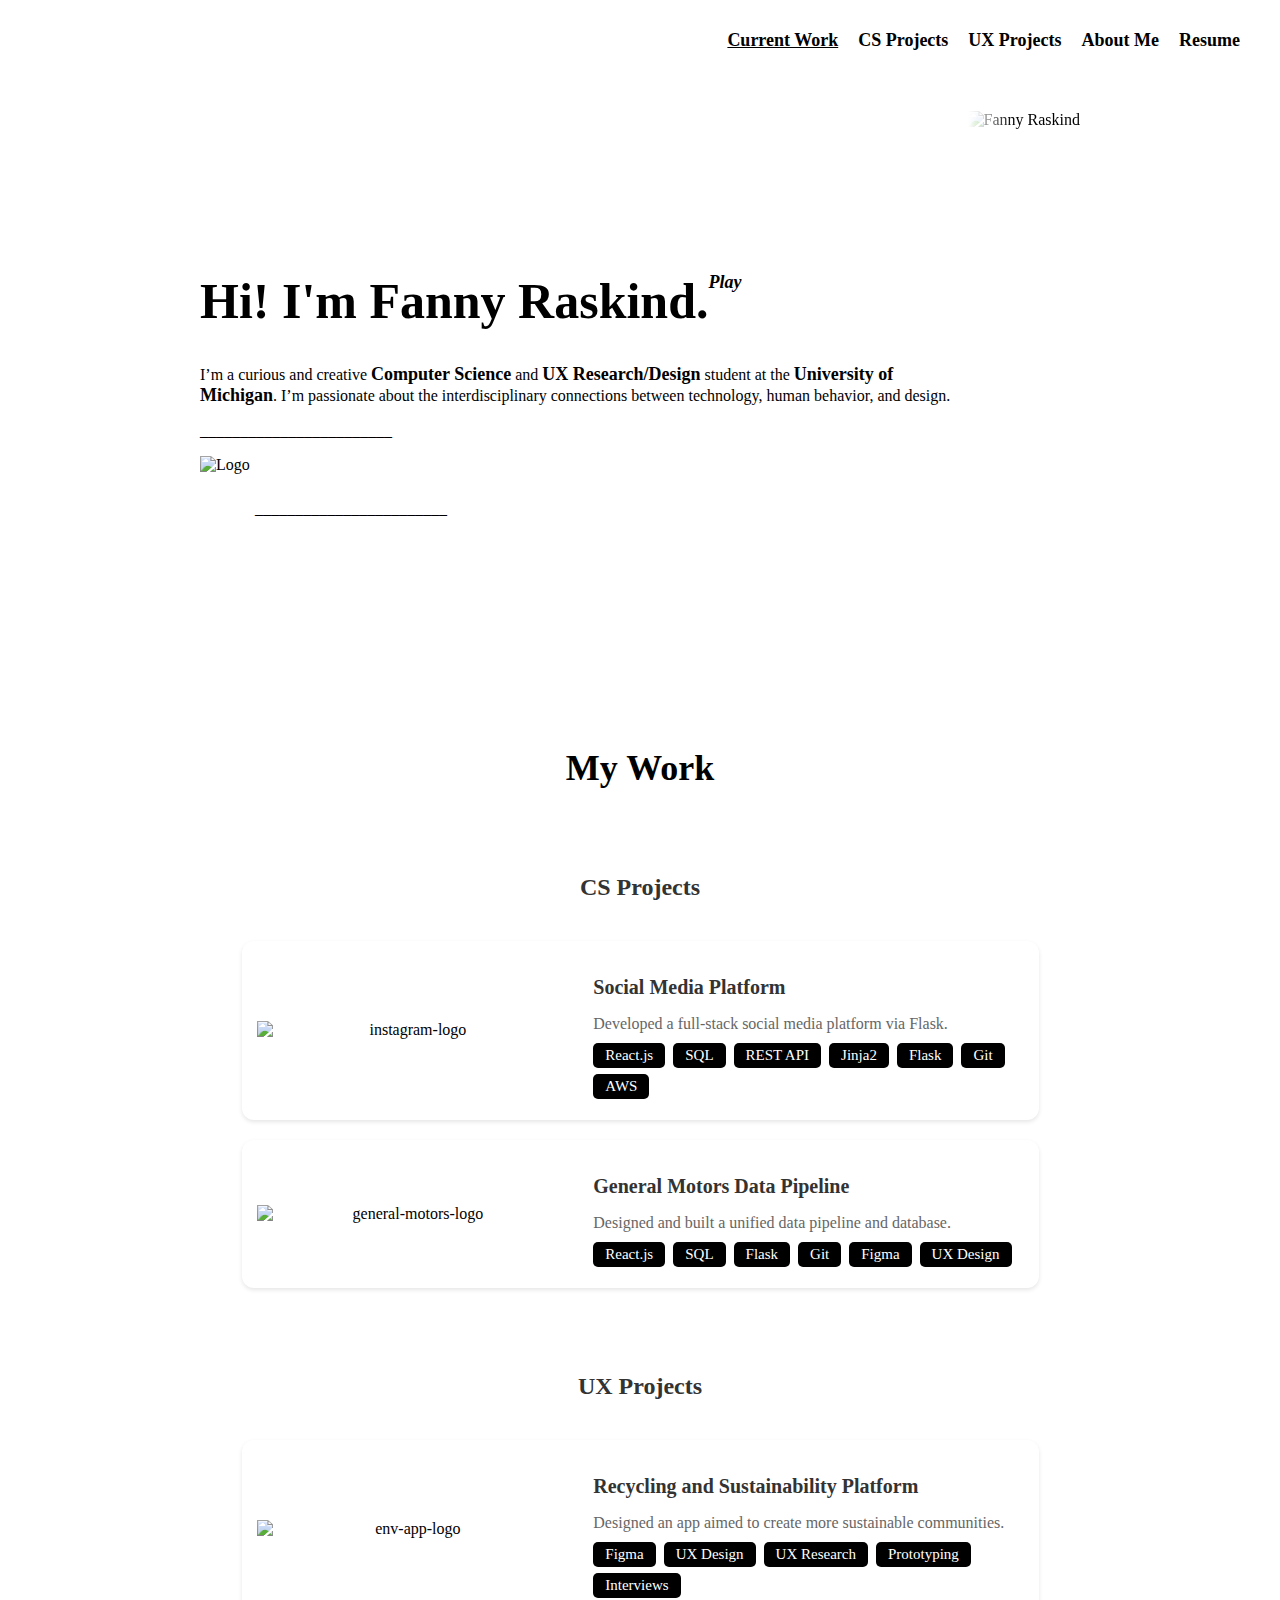
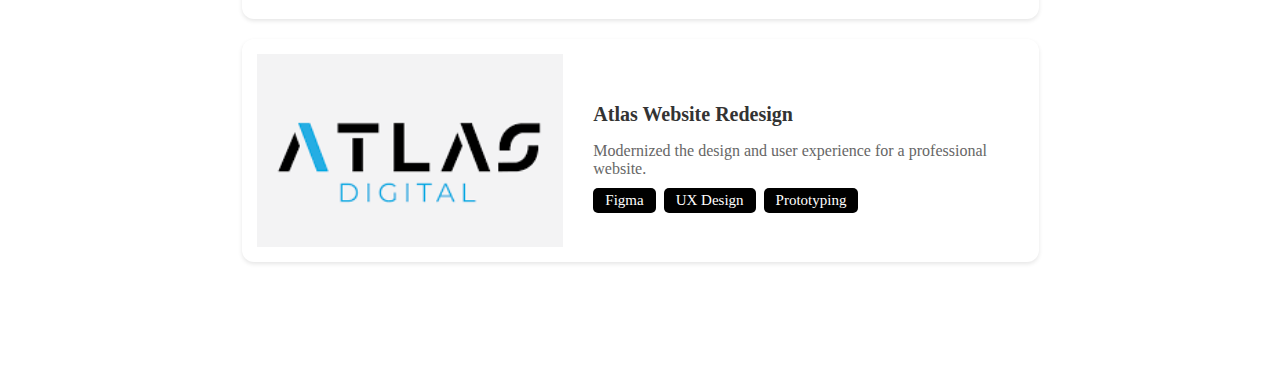
==== index.html @ f27f7cc7 "carousel" ====
<!DOCTYPE html>
<html lang="en" dir="ltr">
  <head>
    <meta charset="utf-8">
    <meta name="viewport" content="width=device-width, initial-scale=1.0">
    <!-- link to style sheets -->
    <link rel="stylesheet" type="text/css" href="css/reset.css">
    <link rel="stylesheet" type="text/css" href="css/style.css">
    <link rel="stylesheet" href="https://use.typekit.net/ldc1qro.css">

    <title>Fanny Raskind's Personal Website</title>
    </head>
    <body>
        <!-- Sticky Header -->
        <header class="sticky-header">
            <div class="header-icons">
                <a href="https://www.linkedin.com/in/fanny-raskind" target="_blank" class="icon-link" aria-label="LinkedIn Profile">
                    <i class="fab fa-linkedin"></i>
                </a>
                <a href="https://github.com/fraskind" target="_blank" class="icon-link" aria-label="GitHub Profile">
                    <i class="fab fa-github"></i>
                </a>
                <a href="mailto:fraskind@umich.edu" class="icon-link" aria-label="Email Fanny Raskind">
                    <i class="fas fa-envelope"></i>
                </a>
            </div>
            <nav>
                <ul class="nav-links">
                    <li><a href="index.html" class="nav-link active">Current Work</a></li>
                    <li><a href="#cs-projects" class="nav-link">CS Projects</a></li>
                    <li><a href="#ux-projects" class="nav-link">UX Projects</a></li>
                    <li><a href="about.html" class="nav-link">About Me</a></li>
                    <li><a href="files/RaskindFannyResume.pdf" target="_blank" class="nav-link">
                            Resume <i class="fa-regular fa-file" aria-label="Resume File Icon"></i>
                        </a>
                    </li>
                </ul>
            </nav>
        </header>
     <main>
        <section class="intro">
            <div class="intro-content">
                <div class="intro-text">
                    <h1 id="intro-heading">
                        Hi! I'm <span class="tooltip" data-tooltip="FAW-nee RAS-kind">Fanny Raskind.</span>
                        <!-- Name pronunciation -->
                        <span class="name">
                            <audio id="name-pronunciation" src="files/name.m4a"></audio>
                            <span onclick="document.getElementById('name-pronunciation').play()">
                                <i class="fab fa-volume-high">Play</i>
                            </span>
                        </span>
                    </h1>
                    <p> I’m a curious and creative <a href="#cs-projects" class="nav-link">Computer Science</a> and <a href="#ux-projects" class="nav-link">UX Research/Design</a> student at the <a href="https://cse.engin.umich.edu/" target="_blank" class="nav-link">University of Michigan</a>. I’m passionate about the interdisciplinary connections between technology, human behavior, and design.</p>
                    <p></p>
                    <p class="fade-in-right">________________________</p>
                    <img src="images/fawn.png" alt="Logo" class="intro-logo fade-in-right"> 
                    <p class="fade-in-right padded-left">________________________</p>
                </div>
                <!-- IMAGE for the intro -->
                <div class="intro-image">
                    <img src="images/long-headshot.jpg" alt="Fanny Raskind">
                </div>
            </div>
        </section>

        <section class="featured-work">
            <h3 id="work-heading">My Work</h3>
    
            <!-- CS Projects -->
            <section id="cs-projects" class="projects">
                <h2 id="project-type-heading"> CS Projects </h2>
                <div class="project-card">
                    <img src="images/iglog.jpg" alt="instagram-logo" class="icon">
                    <div class="project-info">
                        <h3 class="project-title">Social Media Platform</h3>
                        <p class="project-description">Developed a full-stack social media platform via Flask.</p>
                        <div class="tools">
                            <div class="tool">React.js</div>
                            <div class="tool">SQL</div>
                            <div class="tool">REST API</div>
                            <div class="tool">Jinja2</div>
                            <div class="tool">Flask</div>
                            <div class="tool">Git</div>
                            <div class="tool">AWS</div>
                        </div>
                    </div>
                </div>
                <div class="project-card">
                    <img src="images/gm-logo.png" alt="general-motors-logo" class="icon">
                    <div class="project-info">
                        <h3 class="project-title">General Motors Data Pipeline</h3>
                        <p class="project-description">Designed and built a unified data pipeline and database.</p>
                        <div class="tools">
                            <div class="tool">React.js</div>
                            <div class="tool">SQL</div>
                            <div class="tool">Flask</div>
                            <div class="tool">Git</div>
                            <div class="tool">Figma</div>
                            <div class="tool">UX Design</div>
                        </div>
                    </div>
                </div>
            </section>

            <!-- UX Projects -->
            <section id="ux-projects" class="projects">
                <h2 id="project-type-heading"> UX Projects </h2>
                <div class="project-card">
                    <img src="images/env-app-logo.png" alt="env-app-logo" class="icon">
                    <div class="project-info">
                        <h3 class="project-title">Recycling and Sustainability Platform</h3>
                        <p class="project-description">Designed an app aimed to create more sustainable communities.</p>
                        <div class="tools">
                            <div class="tool">Figma</div>
                            <div class="tool">UX Design</div>
                            <div class="tool">UX Research</div>
                            <div class="tool">Prototyping</div>
                            <div class="tool">Interviews</div>
                        </div>
                    </div>
                </div>
                <div class="project-card">
                    <img src="images/ad-logo.png" alt="atlas-digital-logo" class="icon">
                    <div class="project-info">
                        <h3 class="project-title">Atlas Website Redesign</h3>
                        <p class="project-description">Modernized the design and user experience for a professional website.</p>
                        <div class="tools">
                            <div class="tool">Figma</div>
                            <div class="tool">UX Design</div>
                            <div class="tool">Prototyping</div>
                        </div>
                    </div>
                </div>
            </section>
        </section>
    </main>

</body>
</html>
---- css/style.css ----
/* Basic Reset */
body,
html {
    margin: 0;
    padding: 0;
    font-family: "adobe-garamond-pro", serif;
    box-sizing: border-box;
}

/* NAVIGATION LINK STYLING */
/* Styling size of external link icon */
.external-link-icon {
    width: 16px;
    /* Adjust the width as needed */
    height: 16px;
    /* Adjust the height as needed */
    vertical-align: middle;
    /* Aligns the icon with the text */
}

/* Style active link with underline */
.nav-link.active {
    text-decoration: underline;
}

/* Sticky Header */
.sticky-header {
    display: flex;
    flex-direction: row;
    justify-content: space-between;
    position: sticky;
    top: 0;
    background-color: white;
    color: rgb(0, 0, 0);
    z-index: 1000;
    padding: 10px 20px;
    margin-top: 20px;
    margin-right: 20px;
}


/* Navigation Links */
.nav-links {
    display: flex;
    /* justify-content: flex-end; */
    list-style: none;
    margin: 0;
    padding: 0;
}

.nav-links li {
    margin-left: 20px;
    /* Space between links */
}

.nav-link {
    text-decoration: none;
    /* Remove default underline */
    color: rgb(0, 0, 0);
    /* Match header text color */
    font-size: 18px;
    /* Bigger font size */
    font-weight: bold;
    transition: color 0.3s ease;
    /* Smooth hover effect */
}

/* Hover Effect */
.nav-link:hover {
    color: #ca6935;
    /* Highlight color on hover */
    text-decoration: none;
}

/* Current Link Underlined */
.nav-link.active {
    text-decoration: underline;
    /* Underline current page link */
}

/* Header Icons */
.header-icons {
    display: flex;
    /* position: absolute; */
    /* Position in the top left corner */
    top: 10px;
    left: 20px;
    gap: 15px;
}

.icon-link {
    color: #333;
    /* Icon color */
    font-size: 20px;
    /* Icon size */
    transition: color 0.3s ease;
}

.icon-link:hover {
    color: #ca6935;
    text-decoration: none;
}

/* INTRODUCTION STYLING */

/* NAME PRONUNCIATION */
.name {
    cursor: pointer;
    font-size: 18px;
    position: absolute;
}

/* Tooltip Container */
.tooltip {
    position: relative;
    cursor: help;
}

/* Tooltip Text */
.tooltip::after {
    content: attr(data-tooltip);
    /* Get text from the data-tooltip attribute */
    position: absolute;
    left: 50%;
    bottom: 120%;
    /* Position above the name */
    transform: translateX(-50%);
    background-color: rgba(0, 0, 0, 0.8);
    /* Dark background for contrast */
    color: #fff;
    /* White text for readability */
    padding: 5px 10px;
    border-radius: 5px;
    font-size: 12px;
    line-height: 1.2;
    white-space: nowrap;
    box-shadow: 0px 4px 6px rgba(0, 0, 0, 0.1);
    opacity: 0;
    /* Initially hidden */
    visibility: hidden;
    pointer-events: none;
    /* Prevent interaction with tooltip */
    transition: opacity 0.3s ease, visibility 0.3s ease;
}

/* Tooltip Hover Effect */
.tooltip:hover::after {
    opacity: 1;
    visibility: visible;
}

.intro-logo {
    width: 20%;
    margin-bottom: 10px;
    /* Space between the logo and the heading */
}

.card-logo {
    width: 15%;
}

/* Keyframes for fade-in from the right */
@keyframes fadeInRight {
    from {
        opacity: 0;
        transform: translateX(20%);
    }

    to {
        opacity: 1;
        transform: translateX(0);
    }
}

/* Apply the animation to elements with the fade-in-right class */
.fade-in-right {
    animation: fadeInRight 1s ease-out forwards;
}

/* Add padding to the left of deer */
.padded-left {
    padding-left: 55px;
}

#intro-heading {
    font-size: 50px;
    font-family: "adobe-garamond-pro", bold;
    position: relative;
}

.intro {
    padding-top: 50px;
    /* Add padding between header and intro */
}

/* Aligning intro content */
.intro-content {
    display: flex;
    align-items: center;
    height: 100%;
    padding: 0 200px;
    /* Add padding left and right */
}

.intro-text {
    flex: 1;
    /* Takes up remaining space */
    z-index: 2;
}

.intro-image {
    height: 550px;
}

.intro-image img {
    width: 100%;
    height: 100%;
    object-fit: cover;
    /* clip-path: inset(0 15% 0 0); */
    mask-image: linear-gradient(to right, transparent, black 40%);
    -webkit-mask-image: linear-gradient(to right, transparent, black 40%);
}

/* FEATURED WORK */
.featured-work {
    position: relative;
    overflow: hidden;
    align-items: center;
    justify-content: space-between;
    height: 100%;
    padding: 50px 200px;
    /* Add padding */
}

#work-heading {
    font-size: 36px;
    font-family: "adobe-garamond-pro", bold;
    margin-bottom: 65px;
}

#project-type-heading {
    font-size: 24px;
    font-family: "adobe-garamond-pro", bold;
    margin-bottom: 20px;
    color: #333;
    flex-basis: 100%;
    text-align: center;
}

/* Featured Work Section */
.featured-work {
    padding: 50px;
    /* background-color: #f8f8f8; */
    text-align: center;
}

/* Project Cards Container */
.projects {
    display: flex;
    flex-wrap: wrap;
    /* Allows wrapping to new rows */
    gap: 20px;
    /* Space between cards */
    margin-top: 20px;
    /* Add spacing between heading and cards */
    justify-content: center;
    margin-bottom: 65px;
}

/* Individual Project Card */
.project-card {
    display: flex;
    align-items: center;
    background-color: #ffffff;
    border-radius: 12px;
    box-shadow: 0px 2px 4px rgba(0, 0, 0, 0.1);
    padding: 15px;
    width: 65%;
    transition: transform 0.2s ease, box-shadow 0.2s ease;
}

/* Hover Effect for Cards */
.project-card:hover {
    transform: translateY(-5px);
    box-shadow: 0px 6px 10px rgba(0, 0, 0, 0.2);
}

/* Project Icon (SVG) */
.icon {
    margin-right: 10px;
    fill: #ca6935;
    /* Icon color */
    width: 40%;
    /* Adjusted icon size */
    height: auto;
}

/* Project Info */
.project-info {
    flex: 1;
    text-align: left;
    margin-left: 20px;
}

/* Project Title */
.project-title {
    font-size: 20px;
    font-weight: bold;
    margin-bottom: 5px;
    color: #333;
}

/* Project Description */
.project-description {
    font-size: 16px;
    color: #666;
    margin-bottom: 10px;
}

.tools {
    display: flex;
    align-items: center;
    flex-wrap: wrap;
}

.tool {
    margin: 0 8px 6px 0;
    padding: 4px 12px;
    background-color: #000000;
    color: white;
    border-radius: 5px;
    font-weight: 500;
    font-size: 15px;
    white-space: nowrap;
}

/* ABOUT ME PAGE */
.slide img {
    height: 800px;
    width: 600px;
    object-fit: cover;
    object-position: center;
    z-index: 1;
}

.carousel {
    justify-content: center;
    display: flex;
    align-items: center;
    position: relative;
    width: 100vw;
    height: 100vh;
}

.carousel>ul {
    margin: 0;
    padding: 0;
    list-style: none;
}

.slide {
    display: flex;
    justify-content: center;
    position: absolute;
    inset: 0;
    opacity: 0;
    transition: opacity 0.5 ease;
    z-index: 1;
}

.slide[data-active] {
    opacity: 1;
}

.carousel-button {
    position: absolute;
    background: none;
    border: none;
    font-size: 4rem;
    top: 50%;
    z-index: 2;
    transform: translateY(-50%);
    color: rgba(0, 0, 0, 0.5);
    border-radius: .25rem;
    padding: 0, .5rem;
    background-color: (0, 0, 0, .1);
}


.carousel-button.prev {
    left: 30%;
}

.carousel-button.next {
    right: 30%;
}
.carousel-button:hover,
.carousel-button:focus {
    color: white;
    background-color: (0, 0, 0, .2);
    cursor: pointer;
}

/* Disable animations */
@media (prefers-reduced-motion: reduce) {

    /* Disable transitions and animations */
    .fade-in-right {
        animation: none;
    }

}

/* Dark mode */
@media (prefers-color-scheme: dark) {

    /* Sticky Header */
    .sticky-header,
    body {
        background-color: black;
        color: white;
    }

    .nav-link {
        color: white;
    }

    .icon-link {
        color: #D3D3D3;
    }

    #project-type-heading {
        color: white;
    }

}
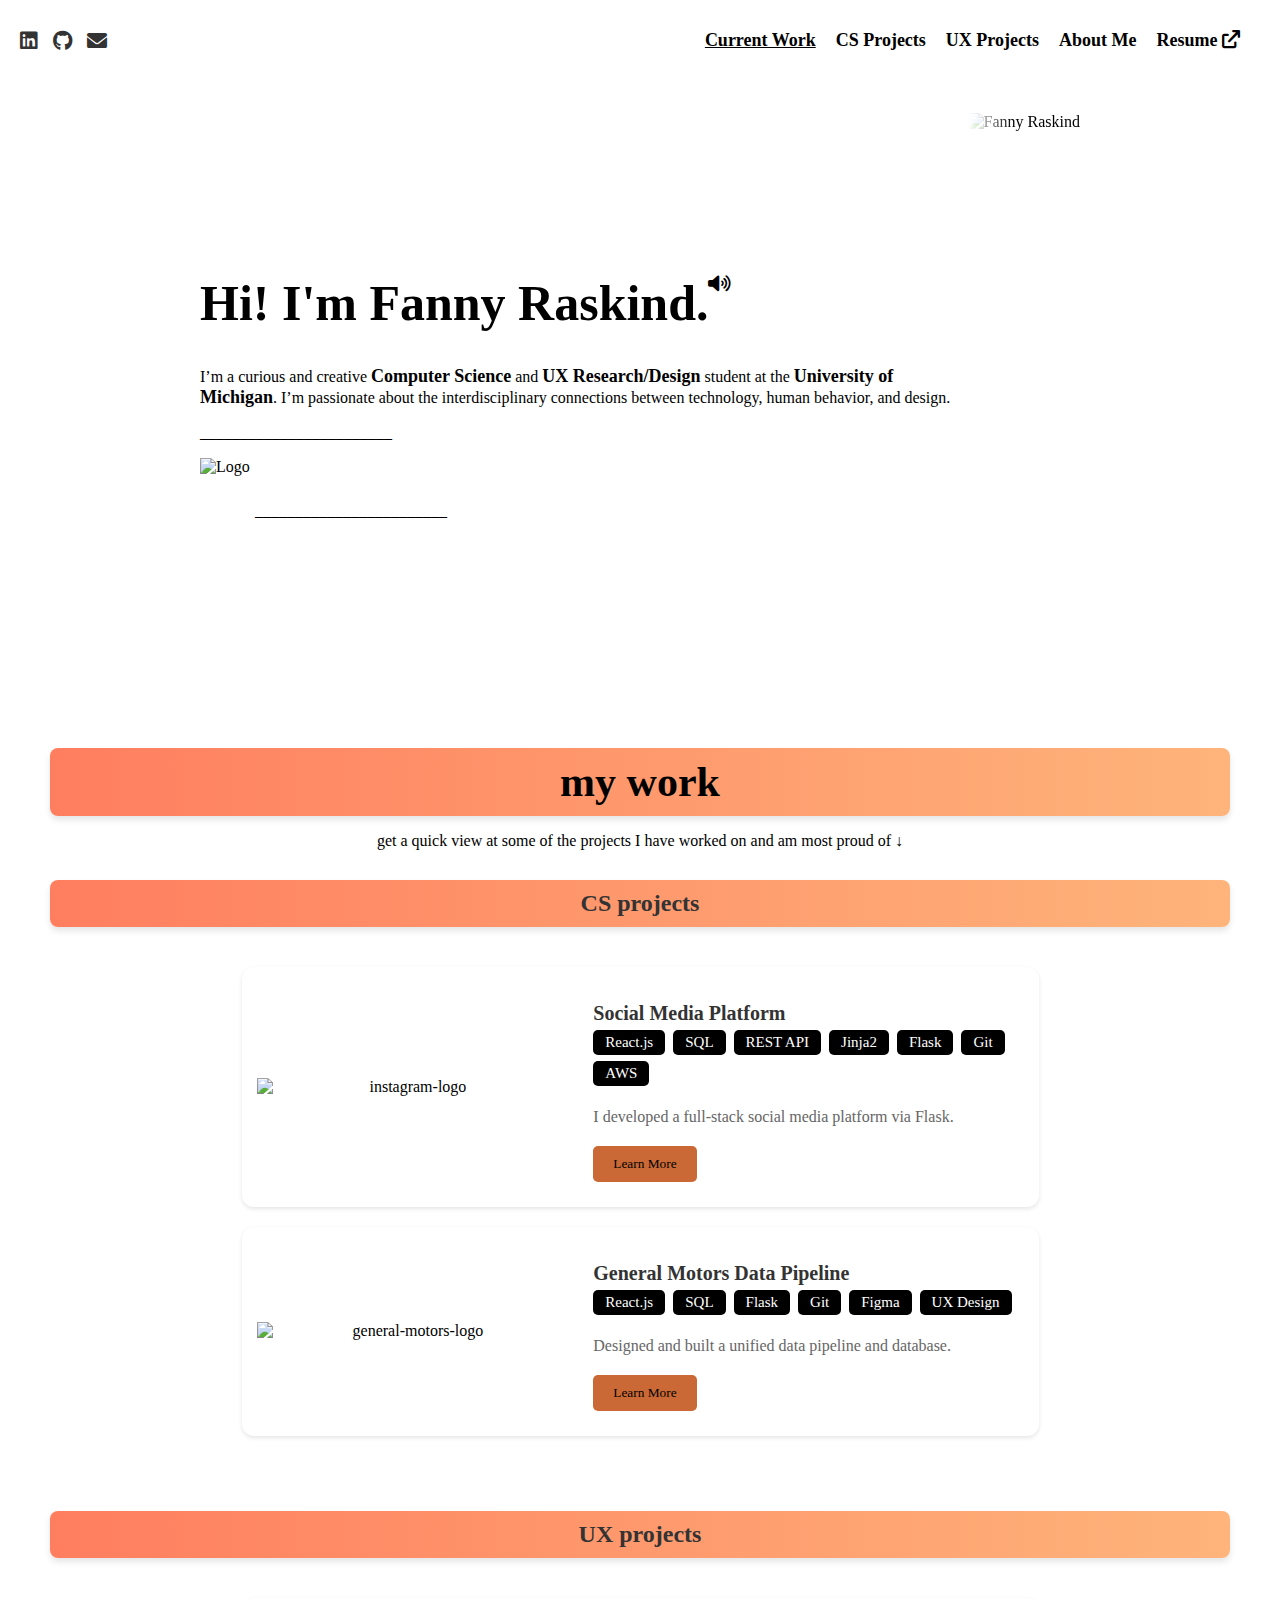
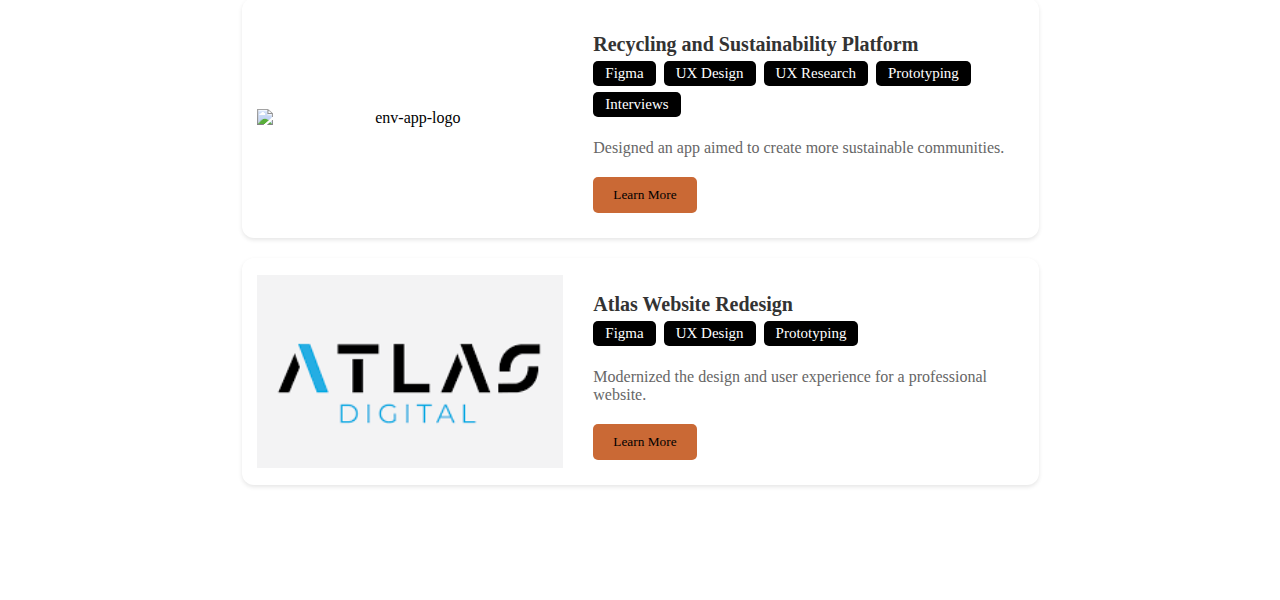
==== commit 96d0c4a9: "almost done" ====
--- a/index.html
+++ b/index.html
@@ -7,7 +7,8 @@
     <link rel="stylesheet" type="text/css" href="css/reset.css">
     <link rel="stylesheet" type="text/css" href="css/style.css">
     <link rel="stylesheet" href="https://use.typekit.net/ldc1qro.css">
-
+    <link rel="stylesheet" href="https://cdnjs.cloudflare.com/ajax/libs/font-awesome/6.0.0-beta3/css/all.min.css">
+    <script src="script.js" defer></script>
     <title>Fanny Raskind's Personal Website</title>
     </head>
     <body>
@@ -31,7 +32,7 @@
                     <li><a href="#ux-projects" class="nav-link">UX Projects</a></li>
                     <li><a href="about.html" class="nav-link">About Me</a></li>
                     <li><a href="files/RaskindFannyResume.pdf" target="_blank" class="nav-link">
-                            Resume <i class="fa-regular fa-file" aria-label="Resume File Icon"></i>
+                            Resume <i class="fa fa-external-link" aria-hidden="true"></i>
                         </a>
                     </li>
                 </ul>
@@ -47,7 +48,7 @@
                         <span class="name">
                             <audio id="name-pronunciation" src="files/name.m4a"></audio>
                             <span onclick="document.getElementById('name-pronunciation').play()">
-                                <i class="fab fa-volume-high">Play</i>
+                                <i class="fas fa-volume-high" aria-label="Play Name Pronunciation"></i>
                             </span>
                         </span>
                     </h1>
@@ -65,16 +66,16 @@
         </section>
 
         <section class="featured-work">
-            <h3 id="work-heading">My Work</h3>
+            <h2 id="work-heading">my work</h2>
+            <p> get a quick view at some of the projects I have worked on and am most proud of &#8595;</p>
     
             <!-- CS Projects -->
             <section id="cs-projects" class="projects">
-                <h2 id="project-type-heading"> CS Projects </h2>
+                <h2 id="project-type-heading"> CS projects </h2>
                 <div class="project-card">
                     <img src="images/iglog.jpg" alt="instagram-logo" class="icon">
                     <div class="project-info">
                         <h3 class="project-title">Social Media Platform</h3>
-                        <p class="project-description">Developed a full-stack social media platform via Flask.</p>
                         <div class="tools">
                             <div class="tool">React.js</div>
                             <div class="tool">SQL</div>
@@ -84,13 +85,15 @@
                             <div class="tool">Git</div>
                             <div class="tool">AWS</div>
                         </div>
+                    <p class="project-description">I developed a full-stack social media platform via Flask. </p>
+                    <button class="learn-more-btn">Learn More</button>
+                    <div class="more-info">This social media platform queries SQL databases to populate 12 Jinja HTML templates and updates databases upon account and post creations; utilized session cookies/hashing for verification. I enabled dynamic likes, comments, and infinite scrolling with React components via HTTP request methods. I also Utilized JSON-based REST API architecture; deployed to AWS EC2 instance.</div>
                     </div>
                 </div>
                 <div class="project-card">
                     <img src="images/gm-logo.png" alt="general-motors-logo" class="icon">
                     <div class="project-info">
                         <h3 class="project-title">General Motors Data Pipeline</h3>
-                        <p class="project-description">Designed and built a unified data pipeline and database.</p>
                         <div class="tools">
                             <div class="tool">React.js</div>
                             <div class="tool">SQL</div>
@@ -99,18 +102,20 @@
                             <div class="tool">Figma</div>
                             <div class="tool">UX Design</div>
                         </div>
+                    <p class="project-description">Designed and built a unified data pipeline and database.</p>
+                    <button class="learn-more-btn">Learn More</button>
+                    <div class="more-info">I designed and build a unified data pipeline and database to connect vehicle features and system data within legacy IT systems to GM’s current software services ecosystem. I also developed a user interface for program displaying important data and corresponding training manual.</div>
                     </div>
                 </div>
             </section>
 
             <!-- UX Projects -->
             <section id="ux-projects" class="projects">
-                <h2 id="project-type-heading"> UX Projects </h2>
+                <h2 id="project-type-heading"> UX projects </h2>
                 <div class="project-card">
                     <img src="images/env-app-logo.png" alt="env-app-logo" class="icon">
                     <div class="project-info">
                         <h3 class="project-title">Recycling and Sustainability Platform</h3>
-                        <p class="project-description">Designed an app aimed to create more sustainable communities.</p>
                         <div class="tools">
                             <div class="tool">Figma</div>
                             <div class="tool">UX Design</div>
@@ -118,18 +123,24 @@
                             <div class="tool">Prototyping</div>
                             <div class="tool">Interviews</div>
                         </div>
+                    <p class="project-description">Designed an app aimed to create more sustainable communities.</p>
+                    <button class="learn-more-btn">Learn More</button>
+                    <div class="more-info">I designed and build a unified data pipeline and database to connect vehicle features and system data within legacy IT systems to GM’s current software services ecosystem. I also developed a user interface for program displaying important data and corresponding training manual.</div>
+                    </div>
                     </div>
                 </div>
                 <div class="project-card">
                     <img src="images/ad-logo.png" alt="atlas-digital-logo" class="icon">
                     <div class="project-info">
                         <h3 class="project-title">Atlas Website Redesign</h3>
-                        <p class="project-description">Modernized the design and user experience for a professional website.</p>
                         <div class="tools">
                             <div class="tool">Figma</div>
                             <div class="tool">UX Design</div>
                             <div class="tool">Prototyping</div>
                         </div>
+                    <p class="project-description">Modernized the design and user experience for a professional website.</p>
+                    <button class="learn-more-btn">Learn More</button>
+                    <div class="more-info">For my tech consulting club on campus, I helped redesign our website in order to attract more clients. We modernized it and still kept it fun!</div>
                     </div>
                 </div>
             </section>
--- a/css/style.css
+++ b/css/style.css
@@ -6,6 +6,7 @@
     font-family: "adobe-garamond-pro", serif;
     box-sizing: border-box;
 }
+/*TODO: Fade-In Animation */
 
 /* NAVIGATION LINK STYLING */
 /* Styling size of external link icon */
@@ -188,6 +189,18 @@
     position: relative;
 }
 
+#about-me-heading {
+    font-size: 50px;
+    font-family: "adobe-garamond-pro", bold;
+    text-align: center;
+    margin-top: 20px;
+}
+
+.scroll-down {
+    font-size: 20px;
+    text-align: center;
+}
+
 .intro {
     padding-top: 50px;
     /* Add padding between header and intro */
@@ -233,24 +246,46 @@
 }
 
 #work-heading {
-    font-size: 36px;
+    font-size: 42px;
     font-family: "adobe-garamond-pro", bold;
-    margin-bottom: 65px;
+    margin-bottom: 1%;
+    /* Gradient background */
+    background: linear-gradient(90deg, #ff7e5f, #feb47b);
+    padding: 10px 20px;
+    border-radius: 8px;
+    box-shadow: 0px 4px 6px rgba(0, 0, 0, 0.1);
+    transition: transform 0.3s ease, box-shadow 0.3s ease;
 }
 
 #project-type-heading {
     font-size: 24px;
     font-family: "adobe-garamond-pro", bold;
+    margin-top: 10px;
     margin-bottom: 20px;
     color: #333;
     flex-basis: 100%;
     text-align: center;
+    /* Gradient background */
+    background: linear-gradient(90deg, #ff7e5f, #feb47b);
+    padding: 10px 20px;
+    border-radius: 8px;
+    box-shadow: 0px 4px 6px rgba(0, 0, 0, 0.1);
+    transition: transform 0.3s ease, box-shadow 0.3s ease;
+    width: 50%;
+}
+/* Hover Animation */
+#project-type-heading:hover {
+    transform: translateY(-5px) scale(1.05);
+    /* Moves upward and scales slightly */
+    box-shadow: 0px 6px 12px rgba(0, 0, 0, 0.2);
+    /* Stronger shadow on hover */
+    background: linear-gradient(90deg, #feb47b, #ff7e5f);
+    /* Reverse gradient direction */
 }
 
 /* Featured Work Section */
 .featured-work {
     padding: 50px;
-    /* background-color: #f8f8f8; */
     text-align: center;
 }
 
@@ -258,11 +293,8 @@
 .projects {
     display: flex;
     flex-wrap: wrap;
-    /* Allows wrapping to new rows */
     gap: 20px;
-    /* Space between cards */
     margin-top: 20px;
-    /* Add spacing between heading and cards */
     justify-content: center;
     margin-bottom: 65px;
 }
@@ -315,6 +347,33 @@
     font-size: 16px;
     color: #666;
     margin-bottom: 10px;
+}
+
+/* Learn More Button */
+.learn-more-btn {
+    background-color: #ca6935;
+    color: black;
+    border: none;
+    padding: 10px 20px;
+    border-radius: 5px;
+    cursor: pointer;
+    margin-top: 10px;
+    font-family: "adobe-garamond-pro";
+}
+
+/* More Info Section */
+.more-info {
+    height: 0;
+    margin-top: 10px;
+    margin-top: 10px;
+    opacity: 0;
+    transition: height 0.2s ease, opacity 0.2s ease;
+    font-family: "adobe-garamond-pro";
+}
+
+.project-card.expanded .more-info {
+    opacity: 1;
+    color: black;
 }
 
 .tools {
@@ -336,20 +395,23 @@
 
 /* ABOUT ME PAGE */
 .slide img {
-    height: 800px;
+    height: 700px;
     width: 600px;
     object-fit: cover;
     object-position: center;
     z-index: 1;
+    border: 5px solid #000000;
 }
 
 .carousel {
+    margin-top: 25px;
     justify-content: center;
     display: flex;
     align-items: center;
     position: relative;
     width: 100vw;
-    height: 100vh;
+    height: 90vh;
+    /* height: auto; */
 }
 
 .carousel>ul {
@@ -364,12 +426,23 @@
     position: absolute;
     inset: 0;
     opacity: 0;
-    transition: opacity 0.5 ease;
     z-index: 1;
+    transition: opacity 0.3s ease, transform 0.5s ease;
 }
 
 .slide[data-active] {
     opacity: 1;
+    z-index: 2;
+}
+
+.slide[data-prev] {
+    opacity: 0.5;
+    transform: translateX(-25%) scale(.7);
+}
+
+.slide[data-next] {
+    opacity: 0.5;
+    transform: translateX(25%) scale(.7);
 }
 
 .carousel-button {
@@ -378,12 +451,13 @@
     border: none;
     font-size: 4rem;
     top: 50%;
-    z-index: 2;
+    z-index: 3;
     transform: translateY(-50%);
     color: rgba(0, 0, 0, 0.5);
     border-radius: .25rem;
     padding: 0, .5rem;
     background-color: (0, 0, 0, .1);
+
 }
 
 
@@ -401,12 +475,51 @@
     cursor: pointer;
 }
 
+.about-me {
+    font-size: 18px;
+    text-align: justify;
+    margin: 0 20%;
+    /* padding: 0 40px; */
+    /* justify-content: center; */
+    align-items: center;
+    margin-bottom: 5%;
+}
+
+.about-me > h2 {
+    font-size: 25px;
+    text-align: center;
+    margin-top: 40px;
+    margin-bottom: 3%;
+    text-decoration: underline;
+}
+
+.about-me > img {
+    /* align-items: center; */
+    transform: scale(0.9);
+    margin: 0;
+    padding: 0;
+    max-width: 100%;
+    height: auto;
+}
+
+.video {
+    display: flex;
+    justify-content: center;
+    align-items: center;
+    margin: 20px 0;
+}
+
 /* Disable animations */
 @media (prefers-reduced-motion: reduce) {
 
     /* Disable transitions and animations */
     .fade-in-right {
         animation: none;
+    }
+
+    .fade-in {
+        animation: none;
+        /* Disable animations */
     }
 
 }
@@ -433,4 +546,7 @@
         color: white;
     }
 
-}+}
+
+/* TODO: turn off animations for media query, night mode for project-card 
+fix contrast */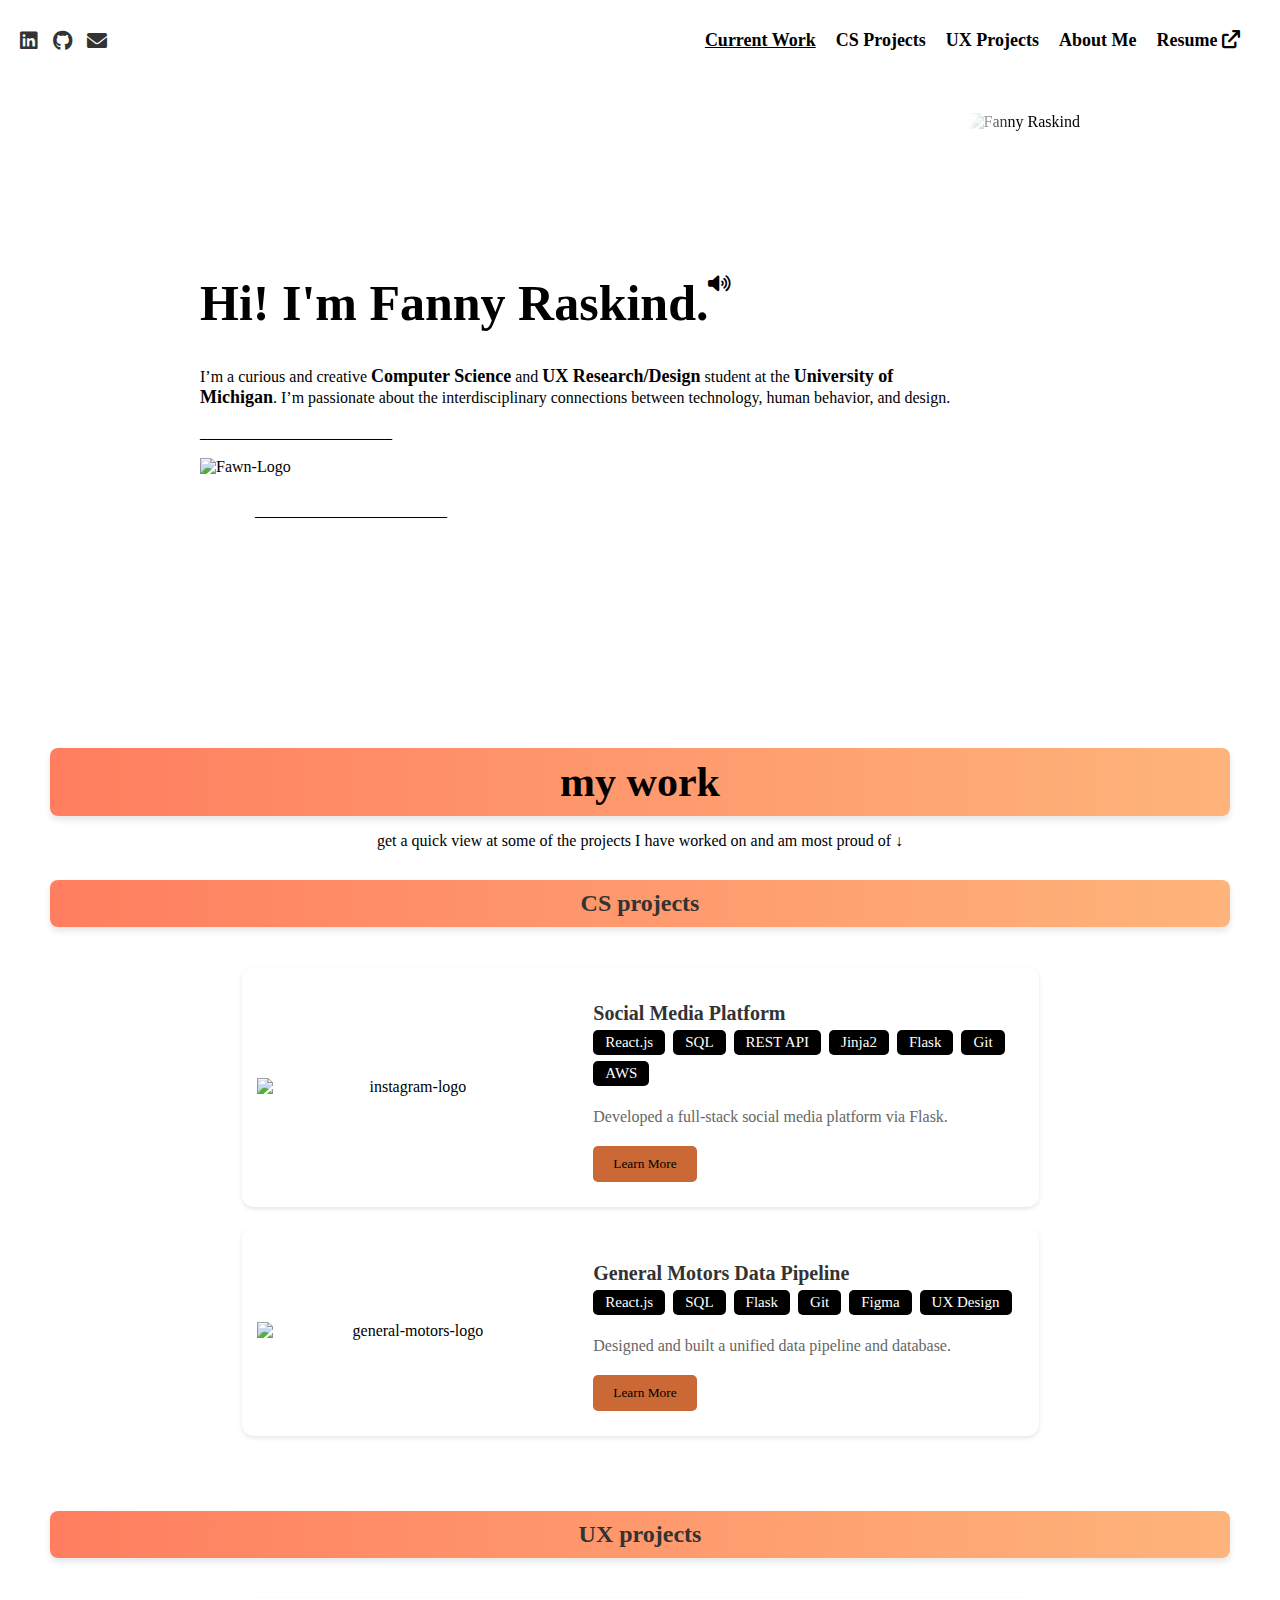
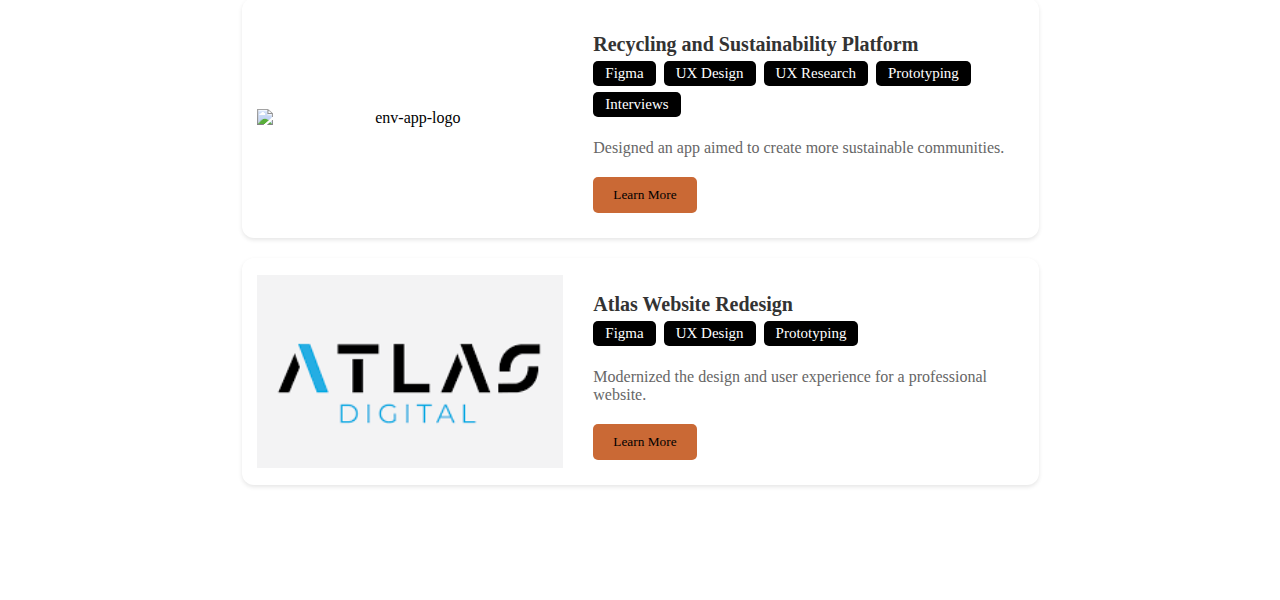
==== commit f0c64678: "finished" ====
--- a/index.html
+++ b/index.html
@@ -48,14 +48,14 @@
                         <span class="name">
                             <audio id="name-pronunciation" src="files/name.m4a"></audio>
                             <span onclick="document.getElementById('name-pronunciation').play()">
-                                <i class="fas fa-volume-high" aria-label="Play Name Pronunciation"></i>
+                                <i class="fas fa-volume-high"></i>
                             </span>
                         </span>
                     </h1>
                     <p> I’m a curious and creative <a href="#cs-projects" class="nav-link">Computer Science</a> and <a href="#ux-projects" class="nav-link">UX Research/Design</a> student at the <a href="https://cse.engin.umich.edu/" target="_blank" class="nav-link">University of Michigan</a>. I’m passionate about the interdisciplinary connections between technology, human behavior, and design.</p>
                     <p></p>
                     <p class="fade-in-right">________________________</p>
-                    <img src="images/fawn.png" alt="Logo" class="intro-logo fade-in-right"> 
+                    <img src="images/fawn.png" alt="Fawn-Logo" class="intro-logo fade-in-right"> 
                     <p class="fade-in-right padded-left">________________________</p>
                 </div>
                 <!-- IMAGE for the intro -->
@@ -85,7 +85,7 @@
                             <div class="tool">Git</div>
                             <div class="tool">AWS</div>
                         </div>
-                    <p class="project-description">I developed a full-stack social media platform via Flask. </p>
+                    <p class="project-description">Developed a full-stack social media platform via Flask. </p>
                     <button class="learn-more-btn">Learn More</button>
                     <div class="more-info">This social media platform queries SQL databases to populate 12 Jinja HTML templates and updates databases upon account and post creations; utilized session cookies/hashing for verification. I enabled dynamic likes, comments, and infinite scrolling with React components via HTTP request methods. I also Utilized JSON-based REST API architecture; deployed to AWS EC2 instance.</div>
                     </div>
@@ -104,7 +104,7 @@
                         </div>
                     <p class="project-description">Designed and built a unified data pipeline and database.</p>
                     <button class="learn-more-btn">Learn More</button>
-                    <div class="more-info">I designed and build a unified data pipeline and database to connect vehicle features and system data within legacy IT systems to GM’s current software services ecosystem. I also developed a user interface for program displaying important data and corresponding training manual.</div>
+                    <div class="more-info">I designed and built a unified data pipeline and database to connect vehicle features and system data within legacy IT systems to GM’s current software services ecosystem. I also developed a user interface for program displaying important data and corresponding training manual.</div>
                     </div>
                 </div>
             </section>
@@ -125,7 +125,7 @@
                         </div>
                     <p class="project-description">Designed an app aimed to create more sustainable communities.</p>
                     <button class="learn-more-btn">Learn More</button>
-                    <div class="more-info">I designed and build a unified data pipeline and database to connect vehicle features and system data within legacy IT systems to GM’s current software services ecosystem. I also developed a user interface for program displaying important data and corresponding training manual.</div>
+                    <div class="more-info">For this project, I spent multiple months creating and designing an app that would aid in recycling and sustainability. It includes features such as a scanner to identify the item, maps, scheduled recycling, and more.</div>
                     </div>
                     </div>
                 </div>
